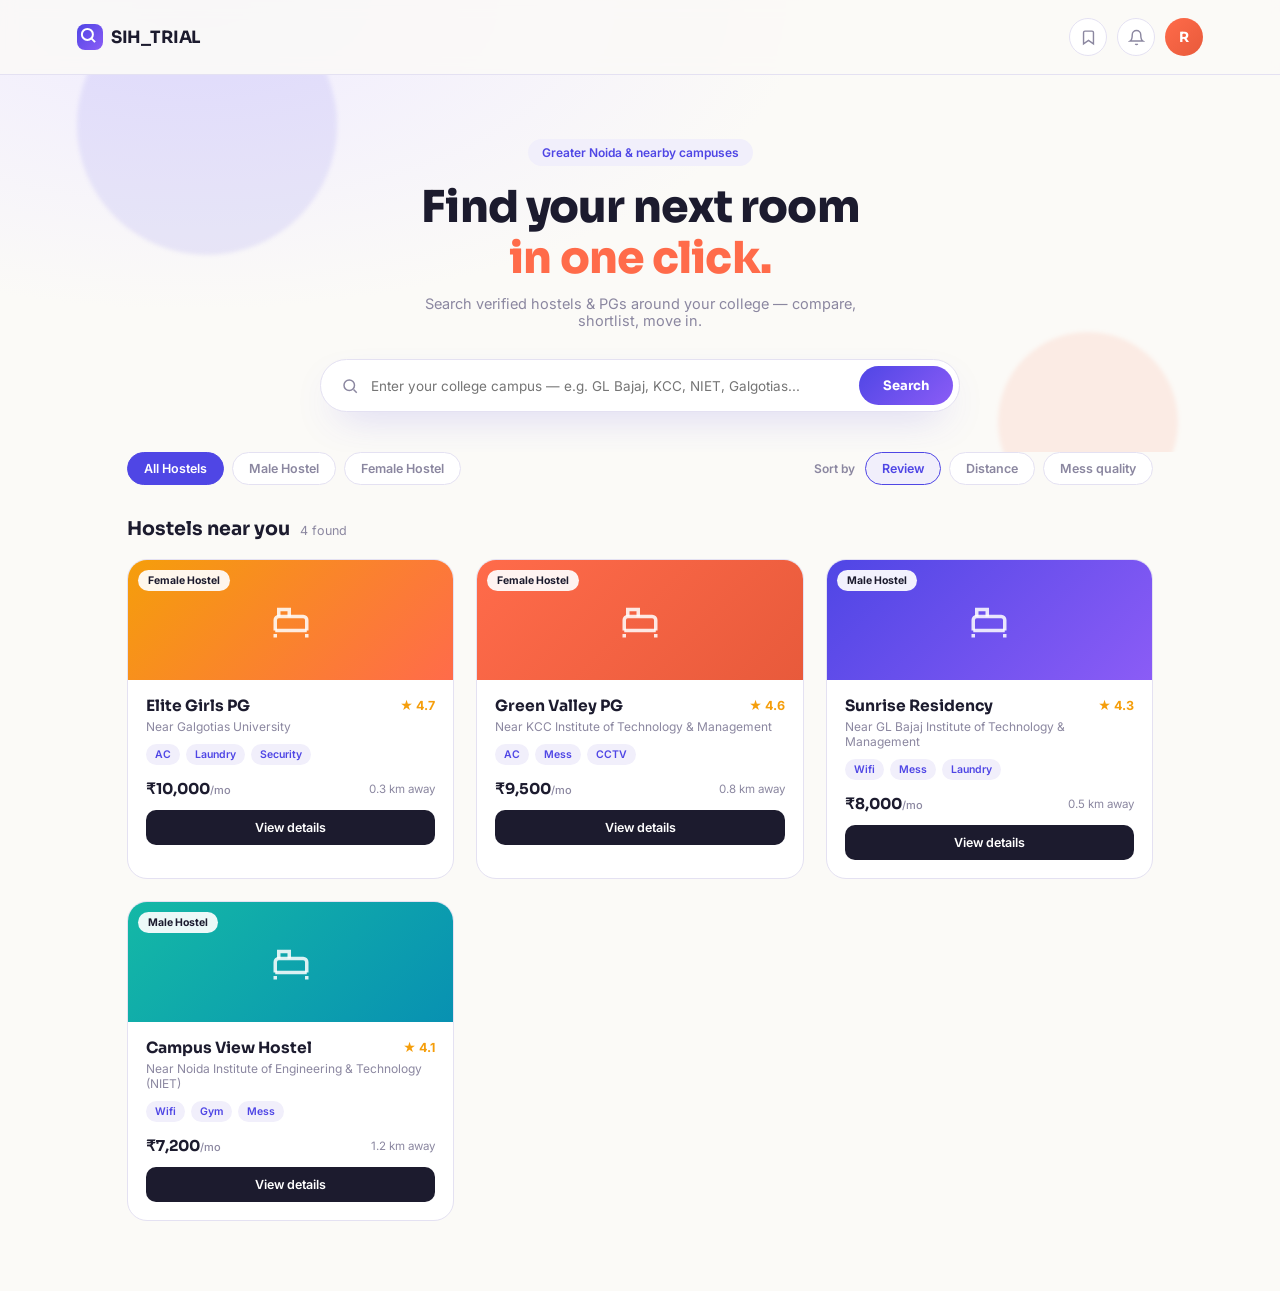
==== home.html @ e7bcfb3d "DEPLOYING main" ====
<!DOCTYPE html>
<html lang="en">
<head>
  <meta charset="UTF-8" />
  <meta name="viewport" content="width=device-width, initial-scale=1.0" />
  <title>SIH_TRIAL — find your hostel</title>

  <link rel="preconnect" href="https://fonts.googleapis.com">
  <link href="https://fonts.googleapis.com/css2?family=Sora:wght@400;600;700;800&family=Inter:wght@400;500;600&family=JetBrains+Mono:wght@500&display=swap" rel="stylesheet">

  <link rel="stylesheet" href="home.css">
</head>
<body>

  <!-- NAVBAR -->
  <header class="navbar">
    <div class="brand"><div class="mark"></div><span>SIH_TRIAL</span></div>
    <div class="nav-actions">
      <button class="icon-btn" title="Saved hostels">
        <svg viewBox="0 0 24 24" fill="none" stroke-width="2"><path d="M19 21l-7-5-7 5V5a2 2 0 012-2h10a2 2 0 012 2z"/></svg>
      </button>
      <button class="icon-btn" title="Notifications">
        <svg viewBox="0 0 24 24" fill="none" stroke-width="2"><path d="M18 8a6 6 0 10-12 0c0 7-3 9-3 9h18s-3-2-3-9"/><path d="M13.7 21a2 2 0 01-3.4 0"/></svg>
      </button>
      <div class="avatar">R</div>
    </div>
  </header>

  <!-- HERO / SEARCH -->
  <section class="hero">
    <div class="hero-blob hb1"></div>
    <div class="hero-blob hb2"></div>
    <p class="eyebrow">Greater Noida &amp; nearby campuses</p>
    <h1>Find your next room<br /><span>in one click.</span></h1>
    <p class="hero-sub">Search verified hostels &amp; PGs around your college — compare, shortlist, move in.</p>

    <div class="search-bar">
      <svg viewBox="0 0 24 24" fill="none" stroke-width="2"><circle cx="11" cy="11" r="7"/><path d="M21 21l-4.3-4.3"/></svg>
      <input id="searchInput" type="text" placeholder="Enter your college campus — e.g. GL Bajaj, KCC, NIET, Galgotias..." />
      <button id="searchBtn" class="search-btn">Search</button>
    </div>
  </section>

  <!-- FILTERS -->
  <section class="filters">
    <div class="filter-group" id="genderGroup">
      <button class="chip active" data-gender="all">All Hostels</button>
      <button class="chip" data-gender="male">Male Hostel</button>
      <button class="chip" data-gender="female">Female Hostel</button>
    </div>
    <div class="filter-group sort-group" id="sortGroup">
      <span class="sort-label">Sort by</span>
      <button class="sort-chip active" data-sort="review">Review</button>
      <button class="sort-chip" data-sort="distance">Distance</button>
      <button class="sort-chip" data-sort="mess">Mess quality</button>
    </div>
  </section>

  <!-- RESULTS -->
  <section class="results">
    <div class="results-head">
      <h2>Hostels near you</h2>
      <span id="resultCount" class="result-count"></span>
    </div>
    <div class="hostel-grid" id="hostelGrid"><!-- cards injected by home.js --></div>
    <p class="empty-state" id="emptyState" hidden>No hostels match that search — try a different college name.</p>
  </section>

  <script src="home.js"></script>
</body>
</html>
---- home.css ----
:root {
  --ink: #1C1B2E;
  --iris: #4F46E5;
  --violet: #8B5CF6;
  --coral: #FF6B4A;
  --coral-deep: #E85A3B;
  --teal: #14B8A6;
  --amber: #F59E0B;
  --paper: #FBFAF7;
  --mist: #F1EFFB;
  --line: #E4E1F2;
  --muted: #8B87A0;
}

* { box-sizing: border-box; }

body {
  margin: 0;
  background: radial-gradient(120% 60% at 15% 0%, #EFEBFF 0%, var(--paper) 40%);
  font-family: 'Inter', system-ui, sans-serif;
  color: var(--ink);
}

/* ---------- navbar ---------- */
.navbar {
  display: flex;
  align-items: center;
  justify-content: space-between;
  padding: 18px 6vw;
  position: sticky;
  top: 0;
  background: rgba(251, 250, 247, 0.85);
  backdrop-filter: blur(8px);
  border-bottom: 1px solid var(--line);
  z-index: 50;
}

.brand { display: flex; align-items: center; gap: 8px; }

.brand .mark {
  width: 26px; height: 26px; border-radius: 8px;
  background: linear-gradient(135deg, var(--iris), var(--violet));
  position: relative; flex-shrink: 0;
}
.brand .mark::before {
  content: ""; position: absolute; left: 50%; top: 50%;
  width: 9px; height: 9px; border: 2px solid #fff; border-radius: 50%;
  transform: translate(-70%, -70%);
}
.brand .mark::after {
  content: ""; position: absolute; left: 52%; top: 56%;
  width: 6px; height: 2px; background: #fff; transform: rotate(45deg);
  box-shadow: 3px 3px 0 -1px #fff;
}
.brand span { font-family: 'Sora', sans-serif; font-weight: 700; font-size: 17px; letter-spacing: -0.01em; }

.nav-actions { display: flex; align-items: center; gap: 10px; }

.icon-btn {
  width: 38px; height: 38px; border-radius: 50%; border: 1.5px solid var(--line);
  background: #fff; display: flex; align-items: center; justify-content: center; cursor: pointer;
}
.icon-btn svg { width: 17px; height: 17px; stroke: var(--muted); }
.icon-btn:hover { background: var(--mist); }

.avatar {
  width: 38px; height: 38px; border-radius: 50%;
  background: linear-gradient(135deg, var(--coral), var(--coral-deep));
  color: #fff; font-family: 'Sora'; font-weight: 700; font-size: 14px;
  display: flex; align-items: center; justify-content: center;
}

/* ---------- hero ---------- */
.hero {
  position: relative;
  padding: 64px 6vw 40px;
  text-align: center;
  overflow: hidden;
}
.hero-blob { position: absolute; border-radius: 50%; filter: blur(2px); z-index: 0; }
.hb1 { width: 260px; height: 260px; background: rgba(79,70,229,0.10); top: -80px; left: 6%; }
.hb2 { width: 180px; height: 180px; background: rgba(255,107,74,0.10); bottom: -60px; right: 8%; }

.eyebrow {
  position: relative; z-index: 1;
  display: inline-block; font-size: 12px; font-weight: 600; color: var(--iris);
  background: var(--mist); padding: 6px 14px; border-radius: 999px; margin: 0 0 16px;
}

.hero h1 {
  position: relative; z-index: 1;
  font-family: 'Sora', sans-serif; font-size: clamp(28px, 4.5vw, 44px); font-weight: 800;
  line-height: 1.15; margin: 0 0 12px; letter-spacing: -0.02em;
}
.hero h1 span { color: var(--coral); }

.hero-sub {
  position: relative; z-index: 1;
  font-size: 14.5px; color: var(--muted); max-width: 480px; margin: 0 auto 30px;
}

.search-bar {
  position: relative; z-index: 1;
  max-width: 640px; margin: 0 auto;
  display: flex; align-items: center; gap: 8px;
  background: #fff; border: 1.5px solid var(--line); border-radius: 999px;
  padding: 6px 6px 6px 20px;
  box-shadow: 0 16px 40px -18px rgba(79,70,229,0.35);
}
.search-bar svg { width: 18px; height: 18px; stroke: var(--muted); flex-shrink: 0; }
.search-bar input {
  flex: 1; border: none; outline: none; font-family: 'Inter'; font-size: 13.5px;
  background: transparent; color: var(--ink); padding: 10px 4px;
}
.search-btn {
  background: linear-gradient(135deg, var(--iris), var(--violet));
  color: #fff; border: none; border-radius: 999px; padding: 11px 24px;
  font-family: 'Sora'; font-weight: 700; font-size: 13px; cursor: pointer; white-space: nowrap;
}
.search-btn:hover { opacity: 0.92; }

/* ---------- filters ---------- */
.filters {
  display: flex; flex-wrap: wrap; align-items: center; justify-content: space-between;
  gap: 14px; padding: 0 6vw 24px; max-width: 1180px; margin: 0 auto;
}
.filter-group { display: flex; align-items: center; gap: 8px; flex-wrap: wrap; }

.chip, .sort-chip {
  border: 1.5px solid var(--line); background: #fff; color: var(--muted);
  padding: 8px 16px; border-radius: 999px; font-size: 12.5px; font-weight: 600;
  font-family: 'Inter'; cursor: pointer; transition: all .2s;
}
.chip.active { background: var(--iris); border-color: var(--iris); color: #fff; }
.sort-chip.active { background: var(--mist); border-color: var(--iris); color: var(--iris); }
.chip:hover, .sort-chip:hover { border-color: var(--iris); }

.sort-label { font-size: 12px; color: var(--muted); font-weight: 600; margin-right: 2px; }

/* ---------- results ---------- */
.results { padding: 8px 6vw 70px; max-width: 1180px; margin: 0 auto; }
.results-head { display: flex; align-items: baseline; gap: 10px; margin-bottom: 18px; }
.results-head h2 { font-family: 'Sora'; font-size: 19px; font-weight: 700; margin: 0; }
.result-count { font-size: 12.5px; color: var(--muted); }

.hostel-grid {
  display: grid; grid-template-columns: repeat(auto-fill, minmax(260px, 1fr)); gap: 22px;
}

.hostel-card {
  background: #fff; border: 1px solid var(--line); border-radius: 20px; overflow: hidden;
  transition: transform .2s ease, box-shadow .2s ease;
}
.hostel-card:hover { transform: translateY(-4px); box-shadow: 0 20px 40px -20px rgba(28,27,46,0.25); }

.card-banner {
  height: 120px; position: relative; display: flex; align-items: center; justify-content: center;
}
.grad-1 { background: linear-gradient(135deg, var(--iris), var(--violet)); }
.grad-2 { background: linear-gradient(135deg, var(--coral), var(--coral-deep)); }
.grad-3 { background: linear-gradient(135deg, var(--teal), #0891B2); }
.grad-4 { background: linear-gradient(135deg, var(--amber), var(--coral)); }

.card-banner svg { width: 42px; height: 42px; stroke: rgba(255,255,255,0.85); }

.gender-badge {
  position: absolute; top: 10px; left: 10px;
  background: rgba(255,255,255,0.92); color: var(--ink);
  font-size: 10.5px; font-weight: 700; padding: 4px 10px; border-radius: 999px;
}

.card-body { padding: 16px 18px 18px; }
.card-top { display: flex; align-items: center; justify-content: space-between; gap: 8px; }
.card-top h3 { font-family: 'Sora'; font-size: 15.5px; font-weight: 700; margin: 0; }
.rating { font-size: 12.5px; font-weight: 700; color: var(--amber); white-space: nowrap; }

.near { font-size: 12px; color: var(--muted); margin: 4px 0 10px; }

.tags { display: flex; flex-wrap: wrap; gap: 6px; margin-bottom: 14px; }
.tag {
  font-size: 10.5px; font-weight: 600; color: var(--iris); background: var(--mist);
  padding: 4px 9px; border-radius: 999px;
}

.card-foot { display: flex; align-items: center; justify-content: space-between; margin-bottom: 12px; }
.price { font-family: 'Sora'; font-weight: 700; font-size: 15px; }
.price small { font-family: 'Inter'; font-weight: 500; font-size: 11px; color: var(--muted); }
.distance { font-size: 11.5px; color: var(--muted); }

.view-btn {
  width: 100%; background: var(--ink); color: #fff; border: none; border-radius: 10px;
  padding: 10px; font-family: 'Inter'; font-weight: 600; font-size: 12.5px; cursor: pointer;
  transition: background .2s;
}
.view-btn:hover { background: var(--iris); }

.empty-state { text-align: center; color: var(--muted); font-size: 13.5px; padding: 40px 0; }

@media (max-width: 560px) {
  .filters { flex-direction: column; align-items: flex-start; }
  .search-bar { flex-wrap: wrap; border-radius: 20px; padding: 12px; }
  .search-bar input { width: 100%; order: 1; }
  .search-btn { order: 2; width: 100%; }
}
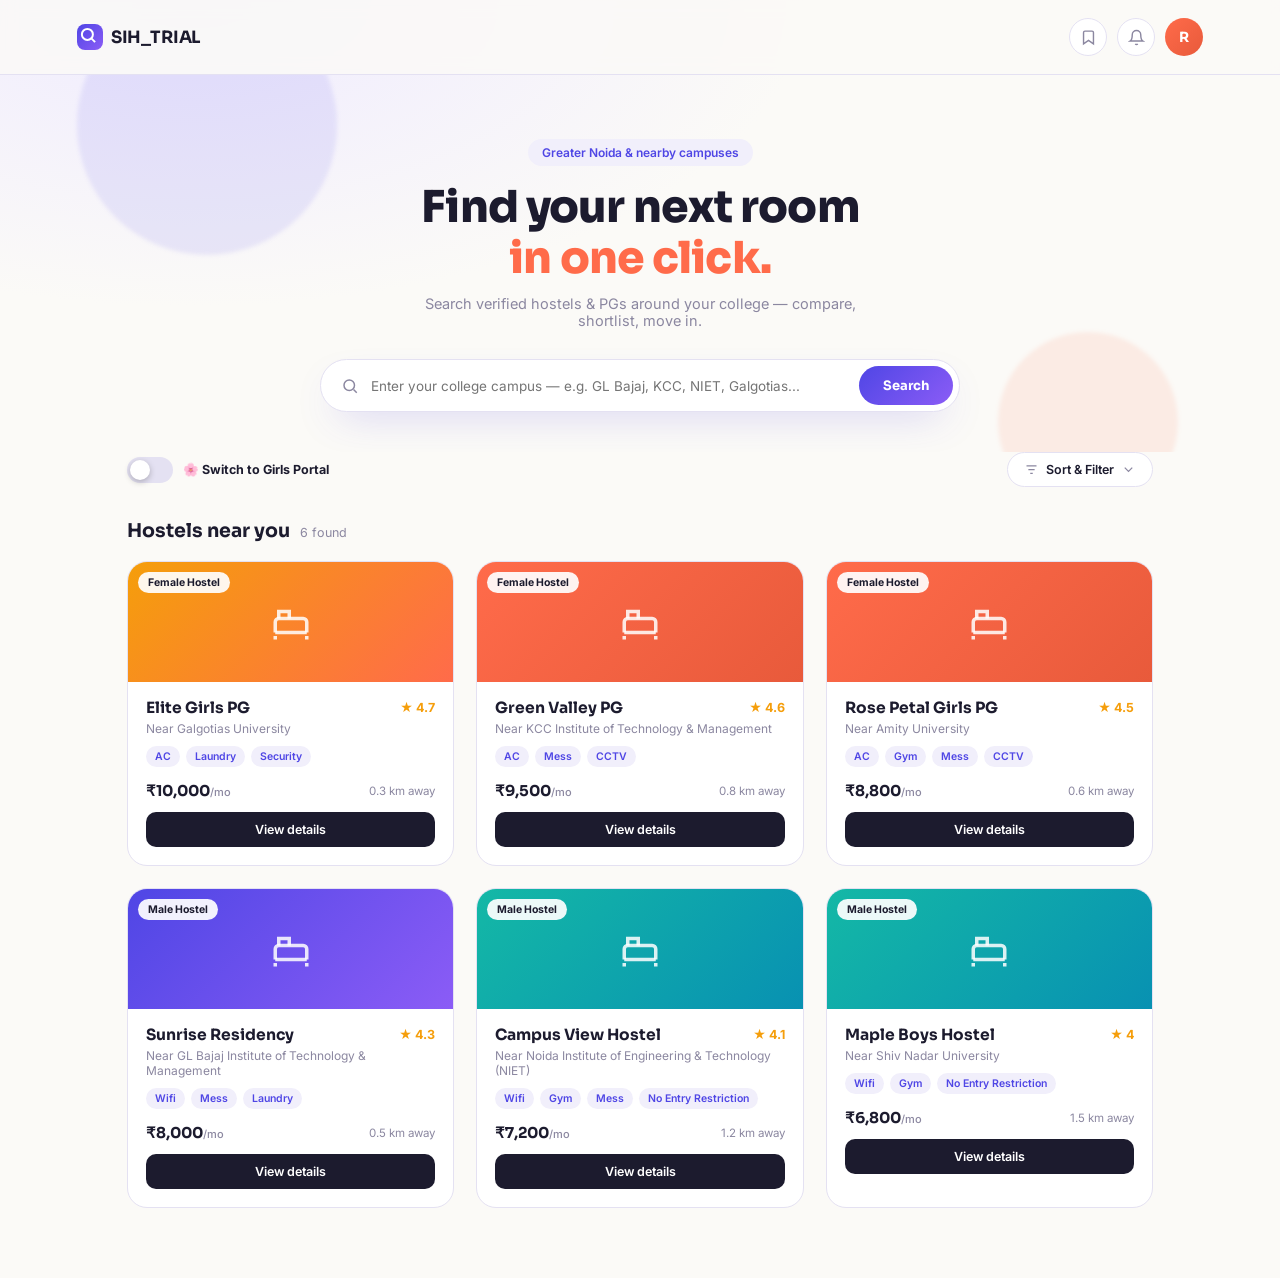
==== commit 5eec930b: "neww" ====
--- a/home.html
+++ b/home.html
@@ -30,36 +30,81 @@
   <section class="hero">
     <div class="hero-blob hb1"></div>
     <div class="hero-blob hb2"></div>
-    <p class="eyebrow">Greater Noida &amp; nearby campuses</p>
-    <h1>Find your next room<br /><span>in one click.</span></h1>
-    <p class="hero-sub">Search verified hostels &amp; PGs around your college — compare, shortlist, move in.</p>
+    <div class="hearts-fx only-girls" aria-hidden="true">
+      <span class="heart hf1">💗</span>
+      <span class="heart hf2">💕</span>
+      <span class="heart hf3">💖</span>
+      <span class="heart hf4">💗</span>
+      <span class="heart hf5">💕</span>
+    </div>
+
+    <p class="eyebrow only-default">Greater Noida &amp; nearby campuses</p>
+    <p class="eyebrow only-girls">✨ Girls Safe-Stay Portal ✨</p>
+
+    <h1 class="only-default">Find your next room<br /><span>in one click.</span></h1>
+    <h1 class="only-girls">Find a home,<br /><span>not just a room. 💗</span></h1>
+
+    <p class="hero-sub only-default">Search verified hostels &amp; PGs around your college — compare, shortlist, move in.</p>
+    <p class="hero-sub only-girls">Handpicked, women-only stays — verified for safety, comfort and peace of mind.</p>
 
     <div class="search-bar">
       <svg viewBox="0 0 24 24" fill="none" stroke-width="2"><circle cx="11" cy="11" r="7"/><path d="M21 21l-4.3-4.3"/></svg>
       <input id="searchInput" type="text" placeholder="Enter your college campus — e.g. GL Bajaj, KCC, NIET, Galgotias..." />
       <button id="searchBtn" class="search-btn">Search</button>
     </div>
+
+    <p class="girls-quote only-girls">"We treat every girl like our own daughter — safe, cared for, and always welcome home." 💗</p>
   </section>
 
   <!-- FILTERS -->
   <section class="filters">
-    <div class="filter-group" id="genderGroup">
-      <button class="chip active" data-gender="all">All Hostels</button>
-      <button class="chip" data-gender="male">Male Hostel</button>
-      <button class="chip" data-gender="female">Female Hostel</button>
-    </div>
-    <div class="filter-group sort-group" id="sortGroup">
-      <span class="sort-label">Sort by</span>
-      <button class="sort-chip active" data-sort="review">Review</button>
-      <button class="sort-chip" data-sort="distance">Distance</button>
-      <button class="sort-chip" data-sort="mess">Mess quality</button>
+    <label class="girls-toggle">
+      <input type="checkbox" id="girlsModeToggle" />
+      <span class="toggle-track"><span class="toggle-thumb"></span></span>
+      <span class="toggle-label only-default">🌸 Switch to Girls Portal</span>
+      <span class="toggle-label only-girls">💗 Girls Portal is ON</span>
+    </label>
+
+    <div class="filter-dropdown" id="filterDropdown">
+      <button class="dropdown-toggle" id="dropdownToggle" type="button">
+        <svg viewBox="0 0 24 24" fill="none" stroke-width="2"><path d="M4 6h16M7 12h10M10 18h4"/></svg>
+        Sort &amp; Filter
+        <svg viewBox="0 0 24 24" fill="none" stroke-width="2"><path d="M6 9l6 6 6-6"/></svg>
+      </button>
+
+      <div class="dropdown-panel" id="dropdownPanel" hidden>
+        <div class="panel-section">
+          <h4>Sort by</h4>
+          <label><input type="radio" name="sortOpt" value="review" checked /> Review (High to Low)</label>
+          <label><input type="radio" name="sortOpt" value="distance" /> Distance (Near to Far)</label>
+          <label><input type="radio" name="sortOpt" value="feeLow" /> Fee (Low to High)</label>
+          <label><input type="radio" name="sortOpt" value="feeHigh" /> Fee (High to Low)</label>
+        </div>
+
+        <div class="panel-section">
+          <h4>Amenities</h4>
+          <label><input type="checkbox" id="gymFilter" /> Gym availability</label>
+          <label><input type="checkbox" id="noRestrictionFilter" /> No entry restriction</label>
+        </div>
+
+        <div class="panel-section">
+          <h4>Max Fee: <span id="feeValue">₹15,000</span></h4>
+          <input type="range" id="feeRange" min="5000" max="15000" step="500" value="15000" />
+        </div>
+
+        <div class="panel-actions">
+          <button class="reset-btn" id="resetFilters" type="button">Reset</button>
+          <button class="apply-btn" id="applyFilters" type="button">Apply</button>
+        </div>
+      </div>
     </div>
   </section>
 
   <!-- RESULTS -->
   <section class="results">
     <div class="results-head">
-      <h2>Hostels near you</h2>
+      <h2 class="only-default">Hostels near you</h2>
+      <h2 class="only-girls">💕 Hostels chosen for our girls</h2>
       <span id="resultCount" class="result-count"></span>
     </div>
     <div class="hostel-grid" id="hostelGrid"><!-- cards injected by home.js --></div>
--- a/home.css
+++ b/home.css
@@ -12,6 +12,22 @@
   --muted: #8B87A0;
 }
 
+/* girls-mode theme override — most components use var(--iris) etc.
+   so flipping these on <body> re-themes the whole page automatically */
+body.girls-mode {
+  --ink: #4A1942;
+  --iris: #EC4899;
+  --violet: #F472B6;
+  --coral: #FB7185;
+  --coral-deep: #E11D48;
+  --teal: #F9A8D4;
+  --amber: #F43F5E;
+  --paper: #FFF5F8;
+  --mist: #FCE7F3;
+  --line: #FBCFE8;
+  --muted: #B76E8C;
+}
+
 * { box-sizing: border-box; }
 
 body {
@@ -19,7 +35,16 @@
   background: radial-gradient(120% 60% at 15% 0%, #EFEBFF 0%, var(--paper) 40%);
   font-family: 'Inter', system-ui, sans-serif;
   color: var(--ink);
-}
+  transition: background .4s ease, color .3s ease;
+}
+
+body.girls-mode {
+  background: radial-gradient(120% 60% at 15% 0%, #FFE1EC 0%, var(--paper) 45%);
+}
+
+/* toggle helpers: show/hide default vs girls-mode only content, CSS-only */
+body.girls-mode .only-default { display: none; }
+body:not(.girls-mode) .only-girls { display: none; }
 
 /* ---------- navbar ---------- */
 .navbar {
@@ -99,6 +124,35 @@
   font-size: 14.5px; color: var(--muted); max-width: 480px; margin: 0 auto 30px;
 }
 
+/* floating hearts, girls-mode only */
+.hearts-fx {
+  position: absolute; inset: 0; overflow: hidden; pointer-events: none; z-index: 0;
+  display: none;
+}
+body.girls-mode .hearts-fx { display: block; }
+.heart {
+  position: absolute; bottom: -30px; opacity: 0;
+  animation: floatHeart 7s ease-in infinite;
+}
+.hf1 { left: 8%;  font-size: 18px; animation-delay: 0s; }
+.hf2 { left: 28%; font-size: 24px; animation-delay: 1.4s; }
+.hf3 { left: 50%; font-size: 16px; animation-delay: 2.8s; }
+.hf4 { left: 72%; font-size: 22px; animation-delay: 0.7s; }
+.hf5 { left: 90%; font-size: 18px; animation-delay: 2.1s; }
+@keyframes floatHeart {
+  0%   { transform: translateY(0) rotate(0deg); opacity: 0; }
+  12%  { opacity: 0.75; }
+  100% { transform: translateY(-380px) rotate(18deg); opacity: 0; }
+}
+
+.girls-quote {
+  position: relative; z-index: 1;
+  max-width: 520px; margin: 22px auto 0;
+  background: #fff; border: 1.5px dashed var(--coral-deep); border-radius: 16px;
+  padding: 14px 24px; font-size: 13.5px; font-style: italic; font-weight: 600;
+  color: var(--coral-deep); box-shadow: 0 12px 30px -18px rgba(225,29,72,0.4);
+}
+
 .search-bar {
   position: relative; z-index: 1;
   max-width: 640px; margin: 0 auto;
@@ -137,6 +191,69 @@
 
 .sort-label { font-size: 12px; color: var(--muted); font-weight: 600; margin-right: 2px; }
 
+/* ---------- girls-portal toggle switch ---------- */
+.girls-toggle {
+  display: flex; align-items: center; gap: 10px; cursor: pointer; user-select: none;
+}
+.girls-toggle input { display: none; }
+.toggle-track {
+  width: 46px; height: 26px; border-radius: 999px; background: var(--line);
+  position: relative; flex-shrink: 0; transition: background .25s ease;
+}
+.toggle-thumb {
+  position: absolute; top: 3px; left: 3px; width: 20px; height: 20px;
+  background: #fff; border-radius: 50%; box-shadow: 0 2px 6px rgba(0,0,0,0.25);
+  transition: transform .25s ease;
+}
+.girls-toggle input:checked + .toggle-track { background: linear-gradient(135deg, #EC4899, #F472B6); }
+.girls-toggle input:checked + .toggle-track .toggle-thumb { transform: translateX(20px); }
+.toggle-label { font-size: 12.5px; font-weight: 700; color: var(--ink); white-space: nowrap; }
+
+/* ---------- flipkart-style sort & filter dropdown ---------- */
+.filter-dropdown { position: relative; }
+
+.dropdown-toggle {
+  display: flex; align-items: center; gap: 7px;
+  border: 1.5px solid var(--line); background: #fff; color: var(--ink);
+  padding: 9px 16px; border-radius: 999px; font-size: 12.5px; font-weight: 600;
+  font-family: 'Inter'; cursor: pointer; transition: border-color .2s;
+}
+.dropdown-toggle svg { width: 15px; height: 15px; stroke: var(--muted); }
+.dropdown-toggle:hover { border-color: var(--iris); }
+
+.dropdown-panel {
+  position: absolute; top: calc(100% + 10px); right: 0; width: 280px;
+  background: #fff; border: 1px solid var(--line); border-radius: 16px;
+  padding: 18px; box-shadow: 0 24px 50px -20px rgba(28,27,46,0.35); z-index: 60;
+}
+
+.panel-section { margin-bottom: 16px; }
+.panel-section:last-of-type { margin-bottom: 14px; }
+.panel-section h4 {
+  font-family: 'Sora'; font-size: 11.5px; font-weight: 700; margin: 0 0 8px;
+  color: var(--ink); text-transform: uppercase; letter-spacing: 0.5px;
+}
+.panel-section label {
+  display: flex; align-items: center; gap: 9px; font-size: 12.5px; color: var(--muted);
+  padding: 5px 0; cursor: pointer;
+}
+.panel-section input[type="radio"], .panel-section input[type="checkbox"] {
+  width: 14px; height: 14px; accent-color: var(--iris); flex-shrink: 0;
+}
+#feeRange { width: 100%; accent-color: var(--iris); margin-top: 6px; }
+
+.panel-actions { display: flex; gap: 8px; margin-top: 4px; }
+.reset-btn, .apply-btn {
+  flex: 1; padding: 9px; border-radius: 10px; font-family: 'Inter';
+  font-weight: 700; font-size: 12px; cursor: pointer;
+}
+.reset-btn { background: #fff; border: 1.5px solid var(--line); color: var(--muted); }
+.reset-btn:hover { border-color: var(--iris); color: var(--iris); }
+.apply-btn { background: var(--iris); border: none; color: #fff; }
+.apply-btn:hover { opacity: 0.92; }
+
+[hidden] { display: none !important; }
+
 /* ---------- results ---------- */
 .results { padding: 8px 6vw 70px; max-width: 1180px; margin: 0 auto; }
 .results-head { display: flex; align-items: baseline; gap: 10px; margin-bottom: 18px; }
@@ -197,8 +314,11 @@
 .empty-state { text-align: center; color: var(--muted); font-size: 13.5px; padding: 40px 0; }
 
 @media (max-width: 560px) {
-  .filters { flex-direction: column; align-items: flex-start; }
+  .filters { flex-direction: column; align-items: flex-start; gap: 16px; }
   .search-bar { flex-wrap: wrap; border-radius: 20px; padding: 12px; }
   .search-bar input { width: 100%; order: 1; }
   .search-btn { order: 2; width: 100%; }
+  .filter-dropdown { width: 100%; }
+  .dropdown-toggle { width: 100%; justify-content: center; }
+  .dropdown-panel { left: 0; right: 0; width: 100%; }
 }
